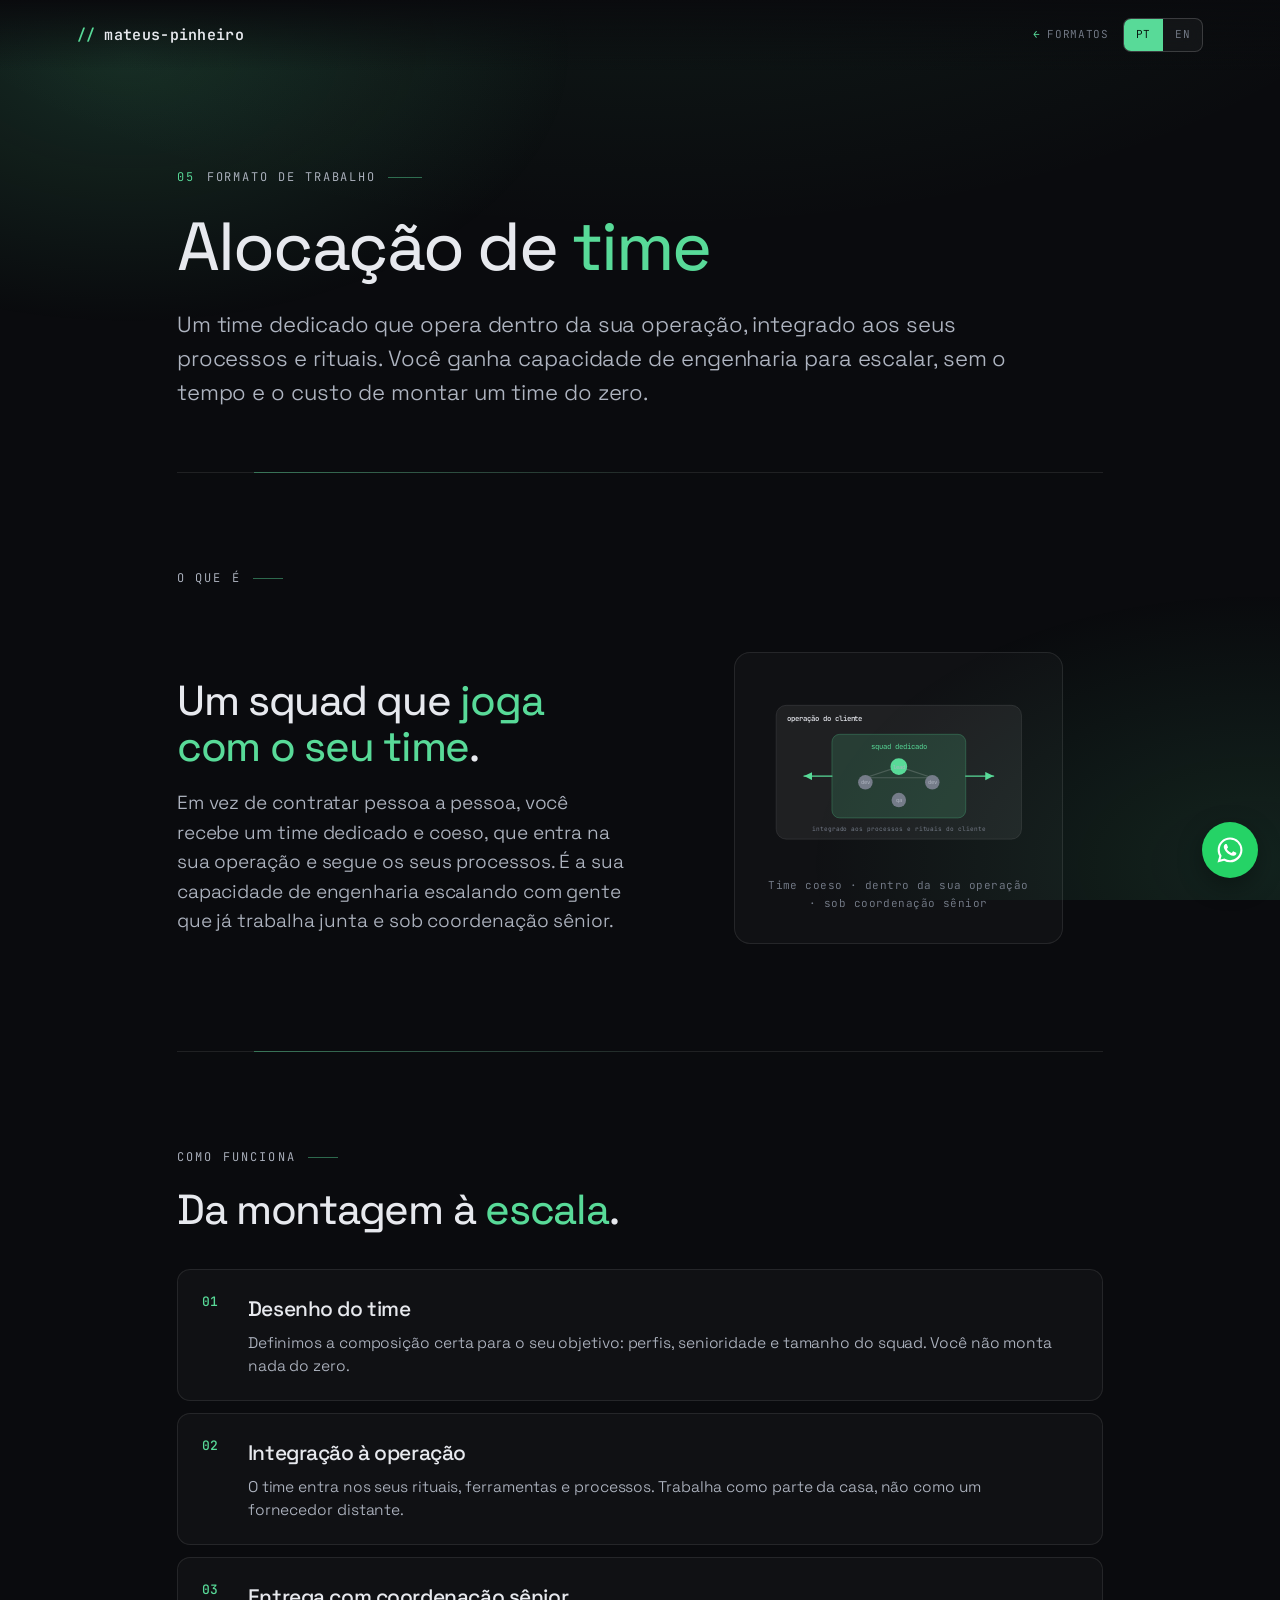
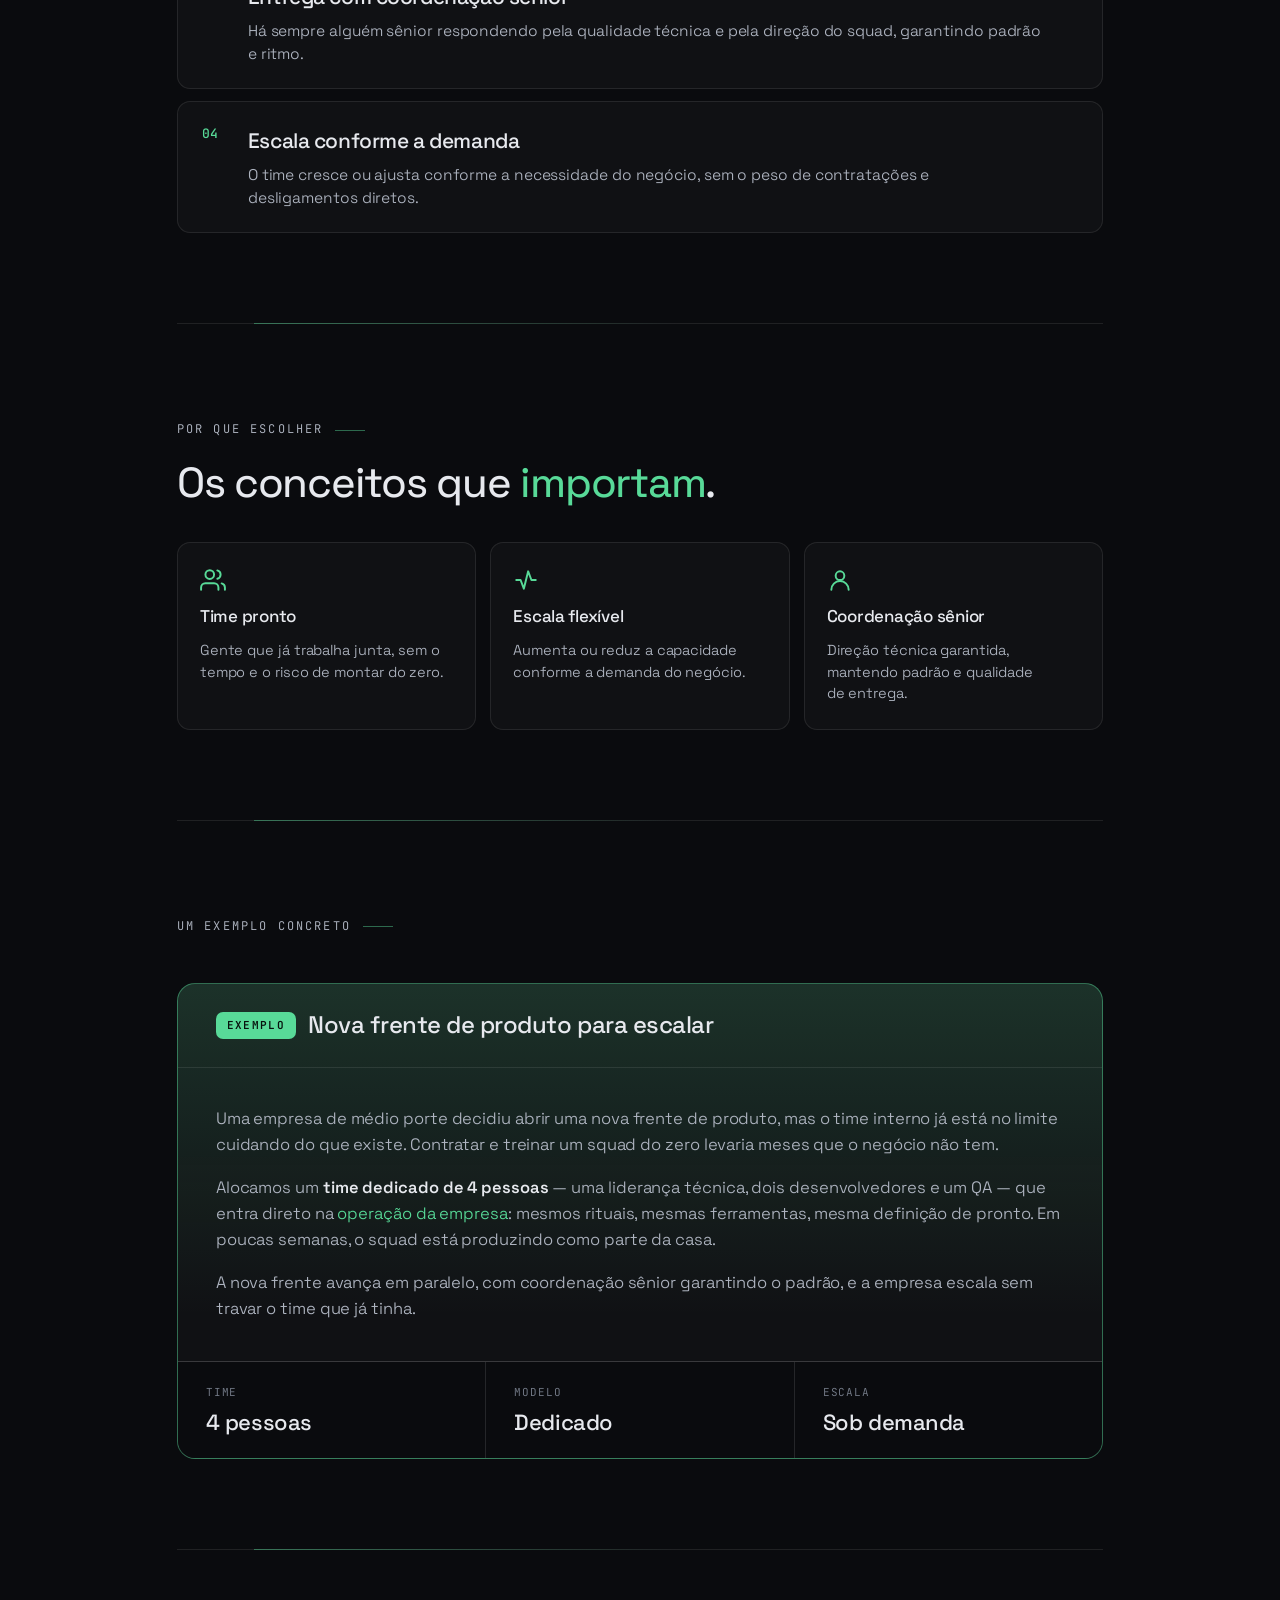
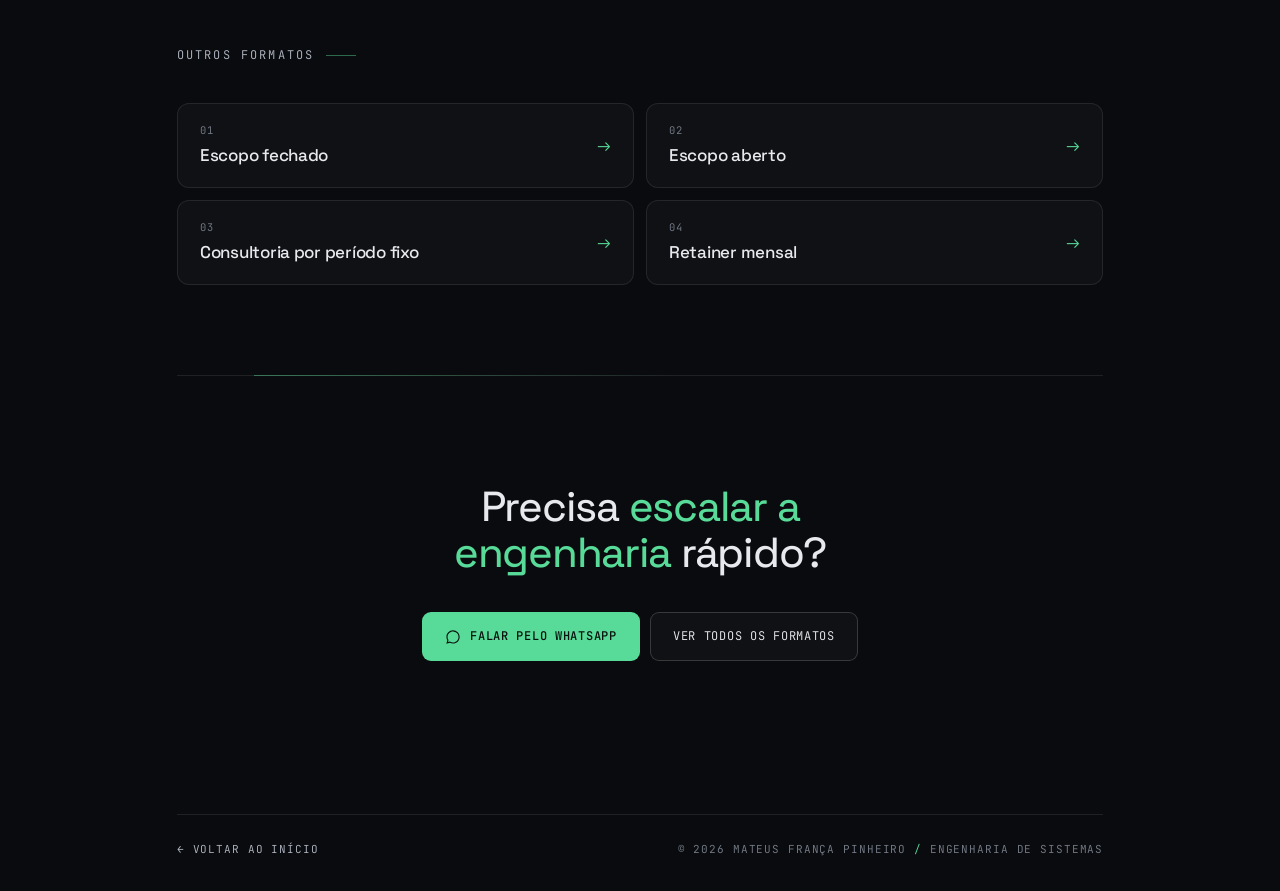
==== formatos/alocacao-de-time.html @ c531cb19 "Full-bleed contact image, tighter step cards on mobile, add per-format pages - Contact section image" ====
<!doctype html>
<html lang="pt-BR">
<head>
<meta charset="utf-8">
<meta name="viewport" content="width=device-width, initial-scale=1">
<title>Alocação de time · Formatos de trabalho — Mateus Pinheiro</title>
<link rel="icon" href="../favicon.ico" sizes="any">
<meta name="description" content="Alocação de time: um time dedicado que opera dentro da operação do cliente, integrado aos processos, escalando a capacidade de engenharia.">
<meta name="theme-color" content="#0a0b0e">
<link rel="preconnect" href="https://fonts.googleapis.com">
<link rel="preconnect" href="https://fonts.gstatic.com" crossorigin>
<link href="https://fonts.googleapis.com/css2?family=Space+Grotesk:wght@300..700&family=JetBrains+Mono:wght@400;500;600&display=swap" rel="stylesheet">
<link rel="stylesheet" href="format.css">
</head>

<body class="lang-pt" data-accent="signal">
<div class="bg"></div>
<div class="fx"></div>

<div class="topbar">
  <a class="brand" href="../index.html"><span class="mk">//</span> mateus-pinheiro</a>
  <div class="topbar-right">
    <a class="back" href="../index.html#trabalhamos"><span class="mk" style="color:var(--accent)">←</span> <span class="lbl pt">Formatos</span><span class="lbl en">Formats</span></a>
    <div class="lang-toggle" id="langToggle">
      <button data-lang="pt" class="active">PT</button>
      <button data-lang="en">EN</button>
    </div>
  </div>
</div>

<main class="wrap">

  <!-- ===== HERO ===== -->
  <header class="fmt-hero">
    <div class="fmt-eyebrow reveal"><span class="no">05</span><span class="pt">Formato de trabalho</span><span class="en">Engagement format</span></div>
    <h1 class="fmt-title reveal"><span class="pt">Alocação de <em>time</em></span><span class="en">Team <em>allocation</em></span></h1>
    <p class="fmt-lead reveal"><span class="pt">Um time dedicado que opera dentro da sua operação, integrado aos seus processos e rituais. Você ganha capacidade de engenharia para escalar, sem o tempo e o custo de montar um time do zero.</span><span class="en">A dedicated team that operates inside your operation, integrated into your processes and rituals. You gain engineering capacity to scale, without the time and cost of building a team from scratch.</span></p>
  </header>

  <!-- ===== O QUE É ===== -->
  <section class="sec">
    <div class="sec-eyebrow reveal"><span class="pt">O que é</span><span class="en">What it is</span></div>
    <div class="split">
      <div class="reveal">
        <h2 class="sec-h"><span class="pt">Um squad que <em>joga com o seu time</em>.</span><span class="en">A squad that <em>plays on your side</em>.</span></h2>
        <p class="sec-lead"><span class="pt">Em vez de contratar pessoa a pessoa, você recebe um time dedicado e coeso, que entra na sua operação e segue os seus processos. É a sua capacidade de engenharia escalando com gente que já trabalha junta e sob coordenação sênior.</span><span class="en">Instead of hiring person by person, you get a dedicated, cohesive team that joins your operation and follows your processes. It's your engineering capacity scaling with people who already work together, under senior coordination.</span></p>
      </div>
      <figure class="figure reveal">
        <svg viewBox="0 0 480 320" role="img" aria-label="Diagrama de alocação de time">
          <!-- client operation boundary -->
          <rect class="dg-box" x="20" y="40" width="440" height="240" rx="18"/>
          <text class="dg-label-strong" x="40" y="68" text-anchor="start"><tspan class="pt">operação do cliente</tspan><tspan class="en">client operation</tspan></text>

          <!-- dedicated squad cluster -->
          <rect class="dg-box-accent" x="120" y="92" width="240" height="150" rx="14"/>
          <text class="dg-label-accent" x="240" y="118" text-anchor="middle"><tspan class="pt">squad dedicado</tspan><tspan class="en">dedicated squad</tspan></text>

          <!-- role nodes connected -->
          <line class="dg-track" x1="180" y1="170" x2="240" y2="150"/>
          <line class="dg-track" x1="300" y1="170" x2="240" y2="150"/>
          <line class="dg-track" x1="180" y1="170" x2="300" y2="170"/>
          <circle class="dg-dot" cx="240" cy="150" r="15"/>
          <text class="dg-label" x="240" y="155" text-anchor="middle" style="font-size:10px">lead</text>
          <circle class="dg-dot-mute" cx="180" cy="178" r="13"/>
          <text class="dg-label" x="180" y="182" text-anchor="middle" style="font-size:10px">dev</text>
          <circle class="dg-dot-mute" cx="300" cy="178" r="13"/>
          <text class="dg-label" x="300" y="182" text-anchor="middle" style="font-size:10px">dev</text>
          <circle class="dg-dot-mute" cx="240" cy="210" r="13"/>
          <text class="dg-label" x="240" y="214" text-anchor="middle" style="font-size:10px">qa</text>

          <!-- integration arrows to operation -->
          <line class="dg-fill" x1="120" y1="167" x2="70" y2="167" marker-end="url(#ar5)"/>
          <line class="dg-fill" x1="360" y1="167" x2="410" y2="167" marker-end="url(#ar5)"/>
          <defs><marker id="ar5" markerWidth="9" markerHeight="9" refX="6" refY="3" orient="auto"><path d="M0 0 L6 3 L0 6 z" fill="var(--accent)"/></marker></defs>
          <text class="dg-axis" x="240" y="266" text-anchor="middle"><tspan class="pt">integrado aos processos e rituais do cliente</tspan><tspan class="en">integrated into the client's processes and rituals</tspan></text>
        </svg>
        <figcaption><span class="pt">Time coeso · dentro da sua operação · sob coordenação sênior</span><span class="en">A cohesive team · inside your operation · under senior coordination</span></figcaption>
      </figure>
    </div>
  </section>

  <!-- ===== COMO FUNCIONA ===== -->
  <section class="sec">
    <div class="sec-eyebrow reveal"><span class="pt">Como funciona</span><span class="en">How it works</span></div>
    <h2 class="sec-h reveal"><span class="pt">Da montagem à <em>escala</em>.</span><span class="en">From assembly to <em>scale</em>.</span></h2>
    <div class="flow">
      <div class="flow-item reveal">
        <h3><span class="pt">Desenho do time</span><span class="en">Team design</span></h3>
        <p><span class="pt">Definimos a composição certa para o seu objetivo: perfis, senioridade e tamanho do squad. Você não monta nada do zero.</span><span class="en">We define the right composition for your goal: profiles, seniority and squad size. You build nothing from scratch.</span></p>
      </div>
      <div class="flow-item reveal">
        <h3><span class="pt">Integração à operação</span><span class="en">Integration into the operation</span></h3>
        <p><span class="pt">O time entra nos seus rituais, ferramentas e processos. Trabalha como parte da casa, não como um fornecedor distante.</span><span class="en">The team joins your rituals, tools and processes. It works as part of the house, not as a distant vendor.</span></p>
      </div>
      <div class="flow-item reveal">
        <h3><span class="pt">Entrega com coordenação sênior</span><span class="en">Delivery under senior coordination</span></h3>
        <p><span class="pt">Há sempre alguém sênior respondendo pela qualidade técnica e pela direção do squad, garantindo padrão e ritmo.</span><span class="en">There is always a senior accountable for technical quality and the squad's direction, ensuring standard and pace.</span></p>
      </div>
      <div class="flow-item reveal">
        <h3><span class="pt">Escala conforme a demanda</span><span class="en">Scaling with demand</span></h3>
        <p><span class="pt">O time cresce ou ajusta conforme a necessidade do negócio, sem o peso de contratações e desligamentos diretos.</span><span class="en">The team grows or adjusts with the business need, without the burden of direct hires and layoffs.</span></p>
      </div>
    </div>
  </section>

  <!-- ===== CONCEITOS ===== -->
  <section class="sec">
    <div class="sec-eyebrow reveal"><span class="pt">Por que escolher</span><span class="en">Why choose it</span></div>
    <h2 class="sec-h reveal"><span class="pt">Os conceitos que <em>importam</em>.</span><span class="en">The concepts that <em>matter</em>.</span></h2>
    <div class="cards">
      <div class="card reveal">
        <svg class="ico" viewBox="0 0 24 24" fill="none" stroke="currentColor" stroke-width="1.8" stroke-linecap="round" stroke-linejoin="round"><path d="M17 21v-2a4 4 0 0 0-4-4H5a4 4 0 0 0-4 4v2"/><circle cx="9" cy="7" r="4"/><path d="M23 21v-2a4 4 0 0 0-3-3.87"/><path d="M16 3.13a4 4 0 0 1 0 7.75"/></svg>
        <h3><span class="pt">Time pronto</span><span class="en">A ready team</span></h3>
        <p><span class="pt">Gente que já trabalha junta, sem o tempo e o risco de montar do zero.</span><span class="en">People who already work together, without the time and risk of starting from scratch.</span></p>
      </div>
      <div class="card reveal">
        <svg class="ico" viewBox="0 0 24 24" fill="none" stroke="currentColor" stroke-width="1.8" stroke-linecap="round" stroke-linejoin="round"><path d="M3 12h4l3 8 4-16 3 8h4"/></svg>
        <h3><span class="pt">Escala flexível</span><span class="en">Flexible scale</span></h3>
        <p><span class="pt">Aumenta ou reduz a capacidade conforme a demanda do negócio.</span><span class="en">Increase or reduce capacity according to business demand.</span></p>
      </div>
      <div class="card reveal">
        <svg class="ico" viewBox="0 0 24 24" fill="none" stroke="currentColor" stroke-width="1.8" stroke-linecap="round" stroke-linejoin="round"><circle cx="12" cy="8" r="4"/><path d="M4 21a8 8 0 0 1 16 0"/></svg>
        <h3><span class="pt">Coordenação sênior</span><span class="en">Senior coordination</span></h3>
        <p><span class="pt">Direção técnica garantida, mantendo padrão e qualidade de entrega.</span><span class="en">Guaranteed technical direction, keeping delivery standard and quality.</span></p>
      </div>
    </div>
  </section>

  <!-- ===== EXEMPLO ===== -->
  <section class="sec">
    <div class="sec-eyebrow reveal"><span class="pt">Um exemplo concreto</span><span class="en">A concrete example</span></div>
    <div class="example reveal">
      <div class="example-head">
        <span class="example-tag"><span class="pt">Exemplo</span><span class="en">Example</span></span>
        <span class="example-title"><span class="pt">Nova frente de produto para escalar</span><span class="en">A new product front to scale</span></span>
      </div>
      <div class="example-body">
        <p><span class="pt">Uma empresa de médio porte decidiu abrir uma nova frente de produto, mas o time interno já está no limite cuidando do que existe. Contratar e treinar um squad do zero levaria meses que o negócio não tem.</span><span class="en">A mid-sized company decided to open a new product front, but the internal team is already at its limit handling what exists. Hiring and training a squad from scratch would take months the business doesn't have.</span></p>
        <p><span class="pt">Alocamos um <strong>time dedicado de 4 pessoas</strong> — uma liderança técnica, dois desenvolvedores e um QA — que entra direto na <span class="accent">operação da empresa</span>: mesmos rituais, mesmas ferramentas, mesma definição de pronto. Em poucas semanas, o squad está produzindo como parte da casa.</span><span class="en">We allocate a <strong>dedicated team of 4 people</strong> — a tech lead, two developers and a QA — that plugs straight into the <span class="accent">company's operation</span>: same rituals, same tools, same definition of done. Within a few weeks, the squad is producing as part of the house.</span></p>
        <p><span class="pt">A nova frente avança em paralelo, com coordenação sênior garantindo o padrão, e a empresa escala sem travar o time que já tinha.</span><span class="en">The new front advances in parallel, with senior coordination ensuring the standard, and the company scales without stalling the team it already had.</span></p>
      </div>
      <div class="example-grid">
        <div class="cell"><div class="k"><span class="pt">Time</span><span class="en">Team</span></div><div class="v"><span class="pt">4 pessoas</span><span class="en">4 people</span></div></div>
        <div class="cell"><div class="k"><span class="pt">Modelo</span><span class="en">Model</span></div><div class="v"><span class="pt">Dedicado</span><span class="en">Dedicated</span></div></div>
        <div class="cell"><div class="k"><span class="pt">Escala</span><span class="en">Scale</span></div><div class="v"><span class="pt">Sob demanda</span><span class="en">On demand</span></div></div>
      </div>
    </div>
  </section>

  <!-- ===== OUTROS FORMATOS ===== -->
  <section class="sec">
    <div class="sec-eyebrow reveal"><span class="pt">Outros formatos</span><span class="en">Other formats</span></div>
    <div class="others">
      <a class="other reveal" href="escopo-fechado.html"><span class="ol"><span class="ok">01</span><span class="ov"><span class="pt">Escopo fechado</span><span class="en">Fixed scope</span></span></span><span class="arr">→</span></a>
      <a class="other reveal" href="escopo-aberto.html"><span class="ol"><span class="ok">02</span><span class="ov"><span class="pt">Escopo aberto</span><span class="en">Open scope</span></span></span><span class="arr">→</span></a>
      <a class="other reveal" href="consultoria.html"><span class="ol"><span class="ok">03</span><span class="ov"><span class="pt">Consultoria por período fixo</span><span class="en">Fixed-term consulting</span></span></span><span class="arr">→</span></a>
      <a class="other reveal" href="retainer-mensal.html"><span class="ol"><span class="ok">04</span><span class="ov"><span class="pt">Retainer mensal</span><span class="en">Monthly retainer</span></span></span><span class="arr">→</span></a>
    </div>
  </section>

  <!-- ===== CTA ===== -->
  <section class="sec cta">
    <h2 class="sec-h reveal" style="margin-left:auto;margin-right:auto;max-width:24ch;"><span class="pt">Precisa <em>escalar a engenharia</em> rápido?</span><span class="en">Need to <em>scale engineering</em> fast?</span></h2>
    <nav class="links reveal">
      <a class="btn primary" href="https://wa.me/5511999498491?text=Ol%C3%A1%20Mateus%2C%20tenho%20interesse%20no%20formato%20de%20aloca%C3%A7%C3%A3o%20de%20time." target="_blank" rel="noopener">
        <svg class="ic" viewBox="0 0 24 24" fill="currentColor"><path d="M19.05 4.91A9.82 9.82 0 0 0 12.04 2C6.58 2 2.13 6.45 2.13 11.91c0 1.75.46 3.45 1.32 4.95L2 22l5.25-1.38a9.9 9.9 0 0 0 4.79 1.22h.01c5.46 0 9.91-4.45 9.91-9.91 0-2.65-1.03-5.14-2.91-7.02zM12.05 20.1h-.01a8.2 8.2 0 0 1-4.18-1.15l-.3-.18-3.12.82.83-3.04-.2-.31a8.2 8.2 0 0 1-1.26-4.36c0-4.54 3.7-8.24 8.25-8.24a8.2 8.2 0 0 1 5.83 2.42 8.2 8.2 0 0 1 2.41 5.83c0 4.54-3.7 8.24-8.25 8.24z"/></svg>
        <span class="pt">Falar pelo WhatsApp</span><span class="en">Talk on WhatsApp</span>
      </a>
      <a class="btn" href="../index.html#trabalhamos"><span class="pt">Ver todos os formatos</span><span class="en">See all formats</span></a>
    </nav>
  </section>

  <footer class="foot">
    <div><a href="../index.html"><span class="pt">← Voltar ao início</span><span class="en">← Back to home</span></a></div>
    <div>© 2026 Mateus&nbsp;França&nbsp;Pinheiro <span class="dot">/</span> <span class="pt">engenharia de sistemas</span><span class="en">systems engineering</span></div>
  </footer>
</main>

<a class="wa-fab" id="waFab" href="https://wa.me/5511999498491?text=Ol%C3%A1%20Mateus%2C%20vi%20seu%20site%20e%20gostaria%20de%20conversar." data-phone="5511999498491" data-pt="Olá Mateus, tenho interesse no formato de alocação de time." data-en="Hi Mateus, I'm interested in the team allocation format." target="_blank" rel="noopener" aria-label="WhatsApp">
  <svg viewBox="0 0 24 24" fill="currentColor" aria-hidden="true"><path d="M19.05 4.91A9.82 9.82 0 0 0 12.04 2C6.58 2 2.13 6.45 2.13 11.91c0 1.75.46 3.45 1.32 4.95L2 22l5.25-1.38a9.9 9.9 0 0 0 4.79 1.22h.01c5.46 0 9.91-4.45 9.91-9.91 0-2.65-1.03-5.14-2.91-7.02zM12.05 20.1h-.01a8.2 8.2 0 0 1-4.18-1.15l-.3-.18-3.12.82.83-3.04-.2-.31a8.2 8.2 0 0 1-1.26-4.36c0-4.54 3.7-8.24 8.25-8.24a8.2 8.2 0 0 1 5.83 2.42 8.2 8.2 0 0 1 2.41 5.83c0 4.54-3.7 8.24-8.25 8.24zm4.52-6.16c-.25-.12-1.47-.72-1.69-.81-.23-.08-.39-.12-.56.12-.16.25-.64.81-.78.97-.14.17-.29.19-.54.06-.25-.12-1.05-.39-1.99-1.23-.74-.66-1.23-1.47-1.38-1.72-.14-.25-.02-.38.11-.51.11-.11.25-.29.37-.43.12-.14.16-.25.25-.41.08-.17.04-.31-.02-.43-.06-.12-.56-1.34-.76-1.84-.2-.48-.41-.42-.56-.43-.14-.01-.31-.01-.48-.01-.17 0-.43.06-.66.31-.23.25-.86.85-.86 2.07 0 1.22.89 2.4 1.01 2.56.12.17 1.75 2.67 4.23 3.74.59.26 1.05.41 1.41.52.59.19 1.13.16 1.56.1.48-.07 1.47-.6 1.68-1.18.21-.58.21-1.07.14-1.18-.06-.11-.22-.17-.47-.29z"/></svg>
</a>

<script src="format.js"></script>
</body>
</html>
---- formatos/format.css ----
/* =========================================================
   Formatos de trabalho — estilo compartilhado
   herda os tokens visuais do index.html
   ========================================================= */
:root{
  --ink:    #0a0b0e;
  --on:      #e7e9ee;
  --on-soft: #aeb4c0;
  --on-mute: #757c89;

  --signal:   oklch(0.80 0.15 158);
  --cyan:     oklch(0.80 0.13 210);
  --iris:     oklch(0.78 0.14 270);
  --amber:    oklch(0.82 0.14 78);

  --accent: var(--signal);
  --accent-soft: color-mix(in srgb, var(--accent) 16%, transparent);
  --accent-line: color-mix(in srgb, var(--accent) 46%, transparent);
  --ink-on-accent:#07120d;

  --line: rgba(255,255,255,0.09);
  --line-strong: rgba(255,255,255,0.17);

  --panel:   rgba(255,255,255,0.028);
  --panel-2: rgba(255,255,255,0.06);

  --display:'Space Grotesk', system-ui, sans-serif;
  --body:'Space Grotesk', system-ui, sans-serif;
  --mono:'JetBrains Mono', ui-monospace, monospace;

  --gutter: clamp(24px, 6vw, 92px);
  --maxw: 1080px;
}
body[data-accent="signal"] { --accent: var(--signal); --ink-on-accent:#07120d; }
body[data-accent="cyan"]   { --accent: var(--cyan);   --ink-on-accent:#04141a; }
body[data-accent="iris"]   { --accent: var(--iris);   --ink-on-accent:#0c0a1a; }
body[data-accent="amber"]  { --accent: var(--amber);  --ink-on-accent:#1a1304; }

*,*::before,*::after{ box-sizing:border-box; }
html{ scroll-behavior:smooth; }
@media (prefers-reduced-motion: reduce){ html{ scroll-behavior:auto; } }
html,body{ min-height:100%; }
body{
  margin:0; color:var(--on);
  font-family:var(--body); font-weight:350; font-size:17px; line-height:1.6;
  -webkit-font-smoothing:antialiased; letter-spacing:-.005em;
  background:var(--ink);
}
body.lang-pt .en{ display:none !important; }
body.lang-en .pt{ display:none !important; }

.bg{ position:fixed; inset:0; z-index:-3;
  background:
    radial-gradient(110% 70% at 50% -15%, color-mix(in srgb, var(--accent) 9%, transparent), transparent 58%),
    var(--ink);
}
.fx{ position:fixed; inset:0; z-index:-1; pointer-events:none;
  background:
    radial-gradient(58% 50% at 10% 6%, color-mix(in srgb, var(--accent) 16%, transparent), transparent 60%),
    radial-gradient(60% 52% at 98% 96%, color-mix(in srgb, var(--accent) 12%, transparent), transparent 58%);
}

.wrap{ max-width:var(--maxw); margin:0 auto; padding:0 var(--gutter); }

/* ---------- top bar ---------- */
.topbar{ position:fixed; top:0; left:0; right:0; z-index:50;
  display:flex; align-items:center; justify-content:space-between; gap:18px;
  padding:18px var(--gutter); background:linear-gradient(var(--ink), transparent); }
.brand{ font-family:var(--mono); font-weight:600; font-size:15px; letter-spacing:.02em; color:var(--on);
  text-decoration:none; display:inline-flex; align-items:center; gap:9px; }
.brand .mk{ color:var(--accent); }
.topbar-right{ display:inline-flex; align-items:center; gap:14px; }
.back{ font-family:var(--mono); font-size:11px; letter-spacing:.06em; text-transform:uppercase; color:var(--on-mute);
  text-decoration:none; display:inline-flex; align-items:center; gap:7px; transition:color .2s; }
.back:hover{ color:var(--on); }
.lang-toggle{ display:inline-flex; border:1px solid var(--line-strong); border-radius:8px; overflow:hidden;
  font-family:var(--mono); font-size:11px; letter-spacing:.06em; background:rgba(255,255,255,.04); backdrop-filter:blur(8px); }
.lang-toggle button{ background:transparent; border:0; color:var(--on-mute); padding:7px 12px; cursor:pointer;
  font:inherit; letter-spacing:inherit; transition:color .2s, background .2s; }
.lang-toggle button.active{ color:var(--ink-on-accent); background:var(--accent); }

/* ---------- hero ---------- */
.fmt-hero{ padding:clamp(120px,18vh,180px) 0 clamp(40px,7vh,72px); }
.fmt-eyebrow{ font-family:var(--mono); font-size:12px; letter-spacing:.16em; text-transform:uppercase; color:var(--on-soft);
  display:inline-flex; align-items:center; gap:12px; }
.fmt-eyebrow .no{ color:var(--accent); }
.fmt-eyebrow::after{ content:""; width:34px; height:1px; background:var(--accent-line); }
.fmt-title{ font-family:var(--display); font-weight:440; font-size:clamp(34px,5.4vw,68px); line-height:1.05;
  letter-spacing:-.03em; color:var(--on); margin:22px 0 0; max-width:16ch; text-wrap:balance; }
.fmt-title em{ font-style:normal; color:var(--accent); }
.fmt-lead{ color:var(--on-soft); font-size:clamp(17px,2vw,22px); line-height:1.55; margin:24px 0 0; max-width:60ch; text-wrap:pretty; }

/* ---------- section scaffold ---------- */
.sec{ position:relative; padding:clamp(56px,10vh,104px) 0; border-top:1px solid var(--line); }
.sec::before{ content:""; position:absolute; left:var(--gutter); right:var(--gutter); top:-1px; height:1px;
  background:linear-gradient(90deg, var(--accent-line), transparent 55%); }
.sec-eyebrow{ font-family:var(--mono); font-size:12px; letter-spacing:.18em; text-transform:uppercase; color:var(--on-soft);
  display:inline-flex; align-items:center; gap:12px; }
.sec-eyebrow::after{ content:""; width:30px; height:1px; background:var(--accent-line); }
.sec-h{ font-family:var(--display); font-weight:450; font-size:clamp(27px,3.6vw,42px); line-height:1.1;
  letter-spacing:-.03em; margin:18px 0 0; color:var(--on); text-wrap:balance; }
.sec-h em{ font-style:normal; color:var(--accent); }
.sec-lead{ color:var(--on-soft); font-size:clamp(16px,1.8vw,19px); line-height:1.55; margin:18px 0 0; max-width:62ch; text-wrap:pretty; }

/* two-column: copy + illustration */
.split{ display:grid; grid-template-columns:1.05fr .95fr; gap:clamp(32px,5vw,64px); align-items:center; margin-top:clamp(34px,5vh,52px); }
.figure{ border:1px solid var(--line); border-radius:16px; background:var(--panel); padding:clamp(20px,3vw,30px); }
.figure svg{ display:block; width:100%; height:auto; }
.figure figcaption{ font-family:var(--mono); font-size:11px; letter-spacing:.04em; color:var(--on-mute); margin-top:16px; text-align:center; }

/* ---------- "como funciona" steps ---------- */
.flow{ display:flex; flex-direction:column; gap:12px; margin-top:clamp(30px,4vh,44px); counter-reset:flow; }
.flow-item{ position:relative; border:1px solid var(--line); border-radius:13px; background:var(--panel);
  padding:22px 24px 22px 70px; transition:border-color .25s, background .25s; }
.flow-item:hover{ border-color:var(--accent-line); background:var(--panel-2); }
.flow-item::before{ counter-increment:flow; content:counter(flow,decimal-leading-zero);
  position:absolute; left:24px; top:22px; font-family:var(--mono); font-size:13px; font-weight:500; color:var(--accent); }
.flow-item h3{ font-family:var(--display); font-weight:500; font-size:clamp(17px,1.9vw,21px); letter-spacing:-.02em;
  color:var(--on); margin:0 0 6px; }
.flow-item p{ margin:0; color:var(--on-soft); font-size:15.5px; line-height:1.5; text-wrap:pretty; }

/* ---------- highlight cards (conceitos / quando usar) ---------- */
.cards{ display:grid; grid-template-columns:repeat(3,1fr); gap:14px; margin-top:clamp(30px,4vh,44px); }
.card{ border:1px solid var(--line); border-radius:13px; background:var(--panel); padding:24px 22px;
  display:flex; flex-direction:column; gap:10px; transition:border-color .25s, background .25s, transform .25s; }
.card:hover{ border-color:var(--accent); background:var(--panel-2); transform:translateY(-3px); }
.card .ico{ width:26px; height:26px; color:var(--accent); }
.card h3{ font-family:var(--display); font-weight:500; font-size:17px; letter-spacing:-.015em; color:var(--on); margin:0; }
.card p{ margin:0; color:var(--on-soft); font-size:14.5px; line-height:1.5; text-wrap:pretty; }

/* ---------- exemplo ---------- */
.example{ border:1px solid var(--accent-line); border-radius:18px; overflow:hidden;
  background:linear-gradient(180deg, var(--accent-soft), transparent 70%), var(--panel); margin-top:clamp(34px,5vh,52px); }
.example-head{ display:flex; align-items:center; gap:12px; padding:22px clamp(24px,4vw,38px); border-bottom:1px solid var(--line); }
.example-tag{ font-family:var(--mono); font-size:11px; letter-spacing:.12em; text-transform:uppercase; color:var(--ink-on-accent);
  background:var(--accent); padding:5px 11px; border-radius:7px; font-weight:600; }
.example-title{ font-family:var(--display); font-weight:500; font-size:clamp(18px,2.1vw,24px); letter-spacing:-.02em; color:var(--on); }
.example-body{ padding:clamp(24px,4vw,38px); }
.example-body p{ margin:0 0 16px; color:var(--on-soft); font-size:16.5px; line-height:1.6; text-wrap:pretty; }
.example-body p:last-child{ margin-bottom:0; }
.example-body strong{ color:var(--on); font-weight:600; }
.example-body .accent{ color:var(--accent); }
.example-grid{ display:grid; grid-template-columns:repeat(3,1fr); gap:1px; background:var(--line); border-top:1px solid var(--line); }
.example-grid .cell{ background:var(--ink); padding:22px clamp(20px,3vw,28px); }
.example-grid .k{ font-family:var(--mono); font-size:11px; letter-spacing:.08em; text-transform:uppercase; color:var(--on-mute); }
.example-grid .v{ font-family:var(--display); font-weight:500; font-size:clamp(18px,2vw,22px); letter-spacing:-.02em; color:var(--on); margin-top:8px; line-height:1.2; }

/* ---------- cross-links ---------- */
.others{ display:grid; grid-template-columns:repeat(2,1fr); gap:12px; margin-top:clamp(30px,4vh,44px); }
.other{ display:flex; align-items:center; justify-content:space-between; gap:14px;
  border:1px solid var(--line); border-radius:12px; background:var(--panel); padding:18px 22px;
  text-decoration:none; color:var(--on); transition:border-color .25s, background .25s, transform .25s; }
.other:hover{ border-color:var(--accent); background:var(--panel-2); transform:translateY(-2px); }
.other .ol{ display:flex; flex-direction:column; gap:3px; }
.other .ok{ font-family:var(--mono); font-size:10.5px; letter-spacing:.08em; text-transform:uppercase; color:var(--on-mute); }
.other .ov{ font-family:var(--display); font-weight:500; font-size:17px; letter-spacing:-.015em; }
.other .arr{ color:var(--accent); transition:transform .2s; }
.other:hover .arr{ transform:translateX(4px); }

/* ---------- CTA ---------- */
.cta{ text-align:center; }
.cta .links{ display:flex; flex-wrap:wrap; justify-content:center; gap:10px; margin-top:clamp(28px,4vh,40px); }
.btn{ font-family:var(--mono); font-size:12px; letter-spacing:.06em; text-transform:uppercase;
  color:var(--on); text-decoration:none; padding:14px 22px; border-radius:9px;
  border:1px solid var(--line-strong); background:var(--panel);
  display:inline-flex; align-items:center; gap:9px; cursor:pointer;
  transition:border-color .2s, background .2s, transform .2s, color .2s; }
.btn:hover{ border-color:var(--accent); color:#fff; background:var(--panel-2); transform:translateY(-2px); }
.btn.primary{ background:var(--accent); color:var(--ink-on-accent); border-color:transparent; font-weight:500; }
.btn.primary:hover{ transform:translateY(-2px); background:var(--accent); color:var(--ink-on-accent); }
.btn .ic{ width:16px; height:16px; }

/* ---------- footer ---------- */
.foot{ display:flex; justify-content:space-between; align-items:center; flex-wrap:wrap; gap:10px;
  padding:26px 0 32px; margin-top:clamp(44px,7vh,80px); border-top:1px solid var(--line);
  font-family:var(--mono); font-size:11px; letter-spacing:.08em; text-transform:uppercase; color:var(--on-mute); }
.foot a{ color:var(--on-soft); text-decoration:none; }
.foot a:hover{ color:var(--on); }
.foot .dot{ color:var(--accent); }

/* ---------- floating WhatsApp ---------- */
.wa-fab{ position:fixed; right:22px; bottom:22px; z-index:60;
  width:56px; height:56px; border-radius:50%;
  display:inline-flex; align-items:center; justify-content:center;
  background:#25D366; color:#fff; text-decoration:none;
  box-shadow:0 8px 24px rgba(0,0,0,.35);
  transition:transform .2s, box-shadow .2s; animation:waPulse 2.8s ease-out infinite; }
.wa-fab:hover{ transform:translateY(-3px) scale(1.06); }
.wa-fab svg{ width:30px; height:30px; }
@keyframes waPulse{
  0%{ box-shadow:0 8px 24px rgba(0,0,0,.35), 0 0 0 0 rgba(37,211,102,.45); }
  70%{ box-shadow:0 8px 24px rgba(0,0,0,.35), 0 0 0 16px rgba(37,211,102,0); }
  100%{ box-shadow:0 8px 24px rgba(0,0,0,.35), 0 0 0 0 rgba(37,211,102,0); } }
@media (prefers-reduced-motion: reduce){ .wa-fab{ animation:none; } }

/* ---------- scroll reveal ---------- */
html.js .reveal{ opacity:0; transform:translateY(20px); transition:opacity .7s cubic-bezier(.2,.7,.2,1), transform .7s cubic-bezier(.2,.7,.2,1); }
html.js .reveal.in{ opacity:1; transform:none; }
@media (prefers-reduced-motion: reduce){ html.js .reveal{ opacity:1; transform:none; transition:none; } }

/* ---------- diagram primitives (shared by inline SVGs) ---------- */
.dg-track{ fill:none; stroke:var(--line-strong); stroke-width:2; }
.dg-fill{ fill:none; stroke:var(--accent); stroke-width:2.5; stroke-linecap:round; }
.dg-box{ fill:var(--panel-2); stroke:var(--line-strong); }
.dg-box-accent{ fill:var(--accent-soft); stroke:var(--accent-line); }
.dg-dot{ fill:var(--accent); }
.dg-dot-mute{ fill:var(--on-mute); }
.dg-label{ font-family:var(--mono); font-size:13px; fill:var(--on-soft); }
.dg-label-strong{ font-family:var(--mono); font-size:13px; fill:var(--on); font-weight:500; }
.dg-label-accent{ font-family:var(--mono); font-size:13px; fill:var(--accent); }
.dg-axis{ font-family:var(--mono); font-size:11px; fill:var(--on-mute); }

/* ---------- responsive ---------- */
@media (max-width:900px){
  .split{ grid-template-columns:1fr; gap:30px; }
  .cards{ grid-template-columns:repeat(3,1fr); }
  .example-grid{ grid-template-columns:repeat(3,1fr); }
}
@media (max-width:640px){
  .topbar{ padding:14px var(--gutter); }
  .cards{ grid-template-columns:1fr; }
  .example-grid{ grid-template-columns:1fr; }
  .others{ grid-template-columns:1fr; }
  .flow-item{ padding:20px 20px 20px 58px; }
  .flow-item::before{ left:20px; }
  .foot{ flex-direction:column; align-items:flex-start; gap:6px; }
  .wa-fab{ right:16px; bottom:16px; width:52px; height:52px; }
  .back .lbl{ display:none; }
}
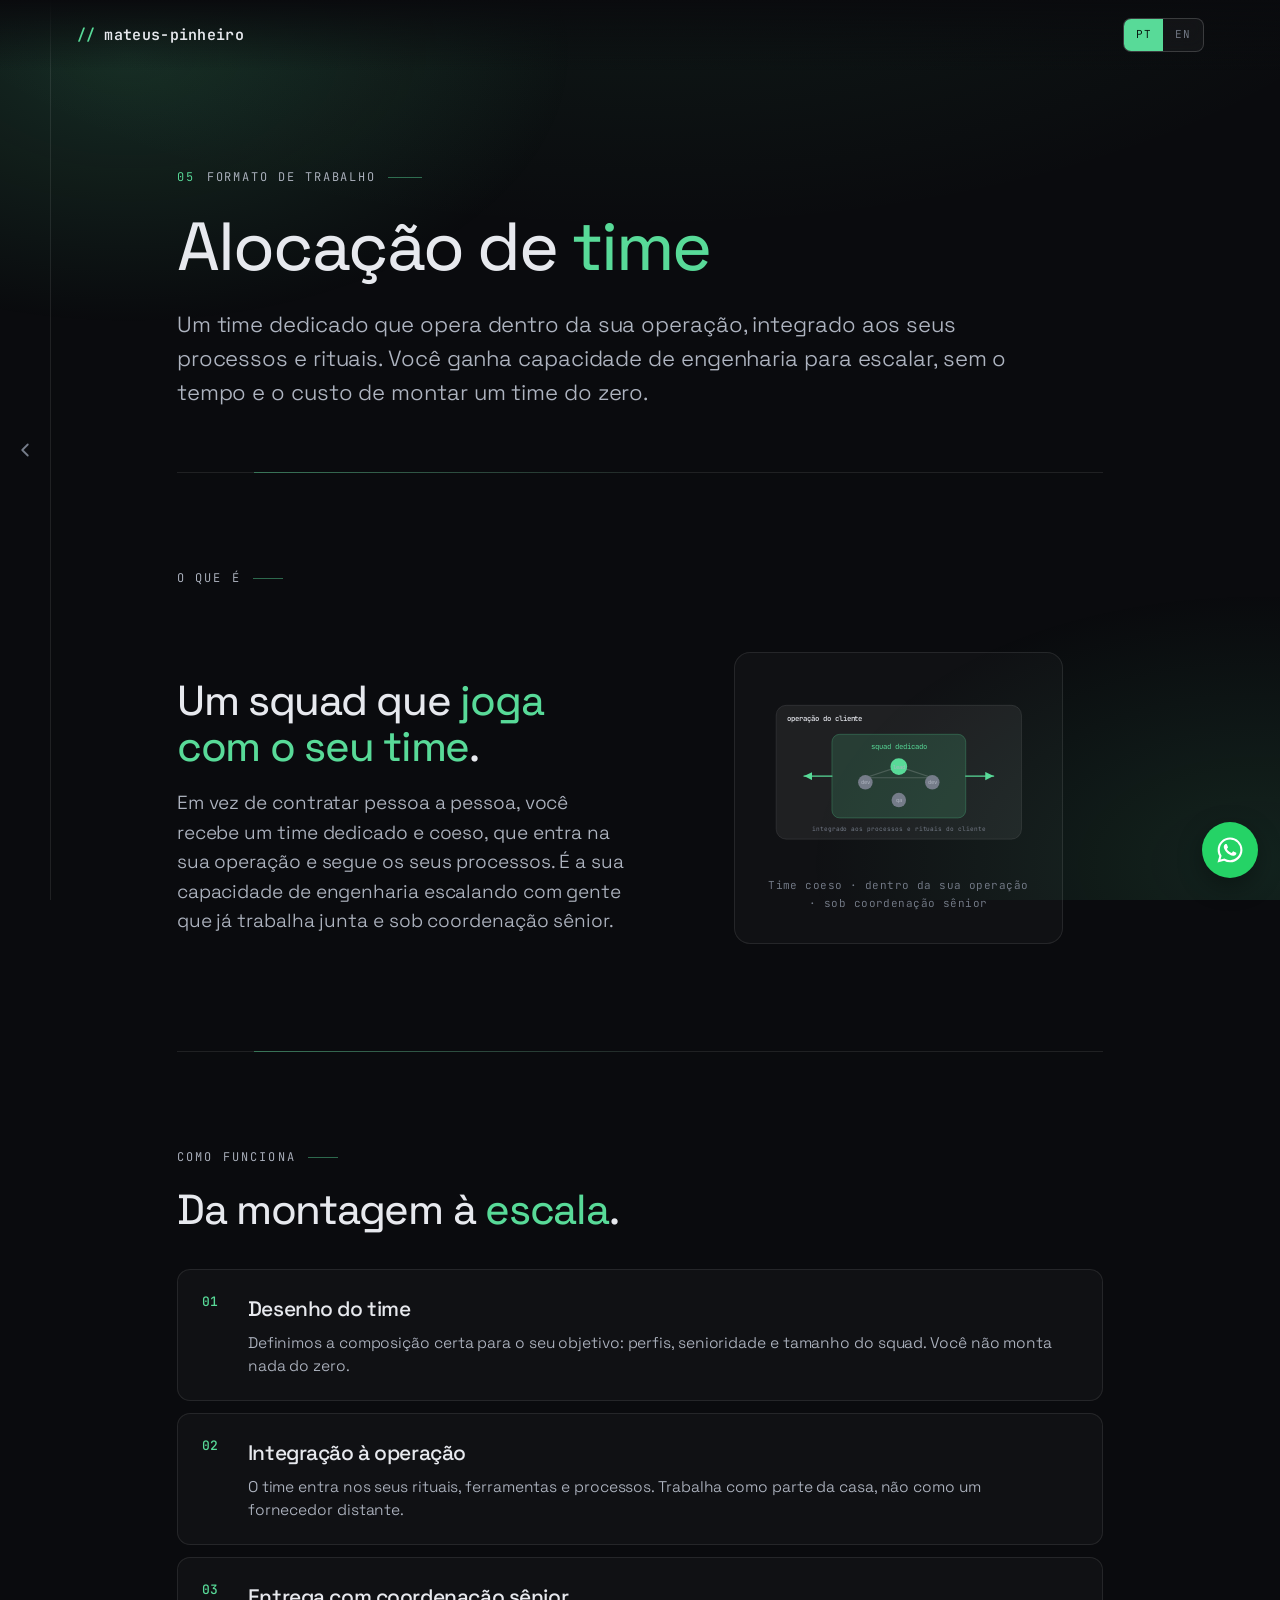
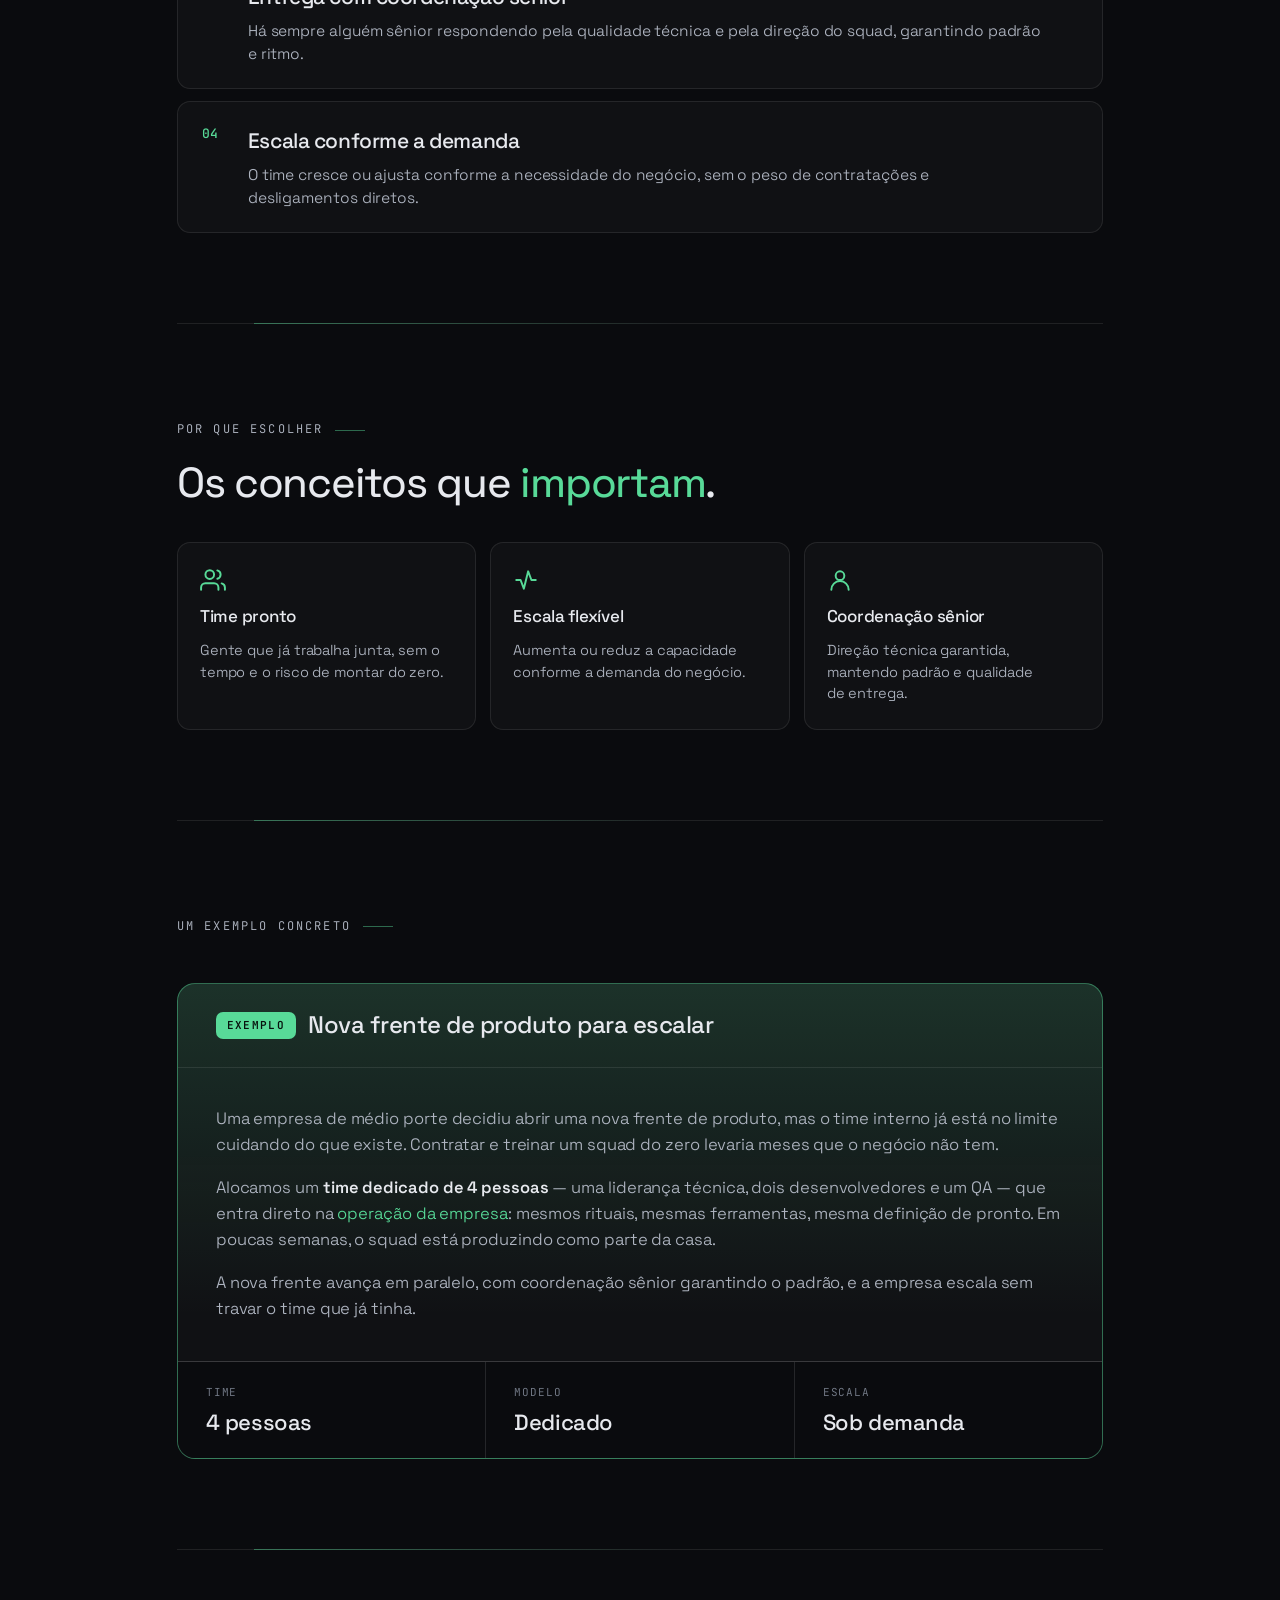
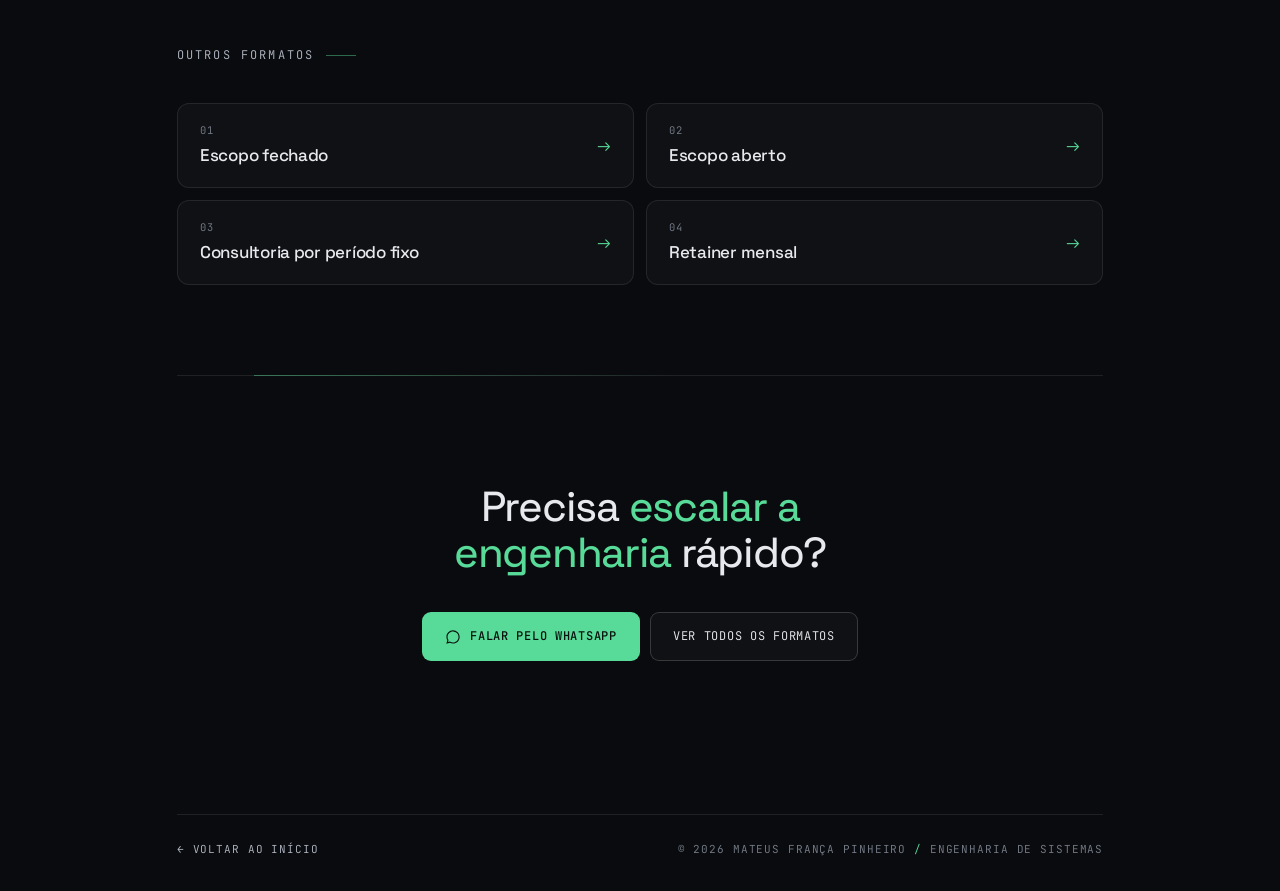
==== commit b219a2c7: "Add slide page transitions and a vertical back rail on format pages - Cross-document View Transition" ====
--- a/formatos/alocacao-de-time.html
+++ b/formatos/alocacao-de-time.html
@@ -17,10 +17,13 @@
 <div class="bg"></div>
 <div class="fx"></div>
 
+<a class="back-rail" href="../index.html" aria-label="Voltar ao início" title="Voltar">
+  <svg viewBox="0 0 24 24" fill="none" stroke="currentColor" stroke-width="2" stroke-linecap="round" stroke-linejoin="round" aria-hidden="true"><polyline points="15 18 9 12 15 6"></polyline></svg>
+</a>
+
 <div class="topbar">
   <a class="brand" href="../index.html"><span class="mk">//</span> mateus-pinheiro</a>
   <div class="topbar-right">
-    <a class="back" href="../index.html#trabalhamos"><span class="mk" style="color:var(--accent)">←</span> <span class="lbl pt">Formatos</span><span class="lbl en">Formats</span></a>
     <div class="lang-toggle" id="langToggle">
       <button data-lang="pt" class="active">PT</button>
       <button data-lang="en">EN</button>
--- a/formatos/format.css
+++ b/formatos/format.css
@@ -30,6 +30,7 @@
 
   --gutter: clamp(24px, 6vw, 92px);
   --maxw: 1080px;
+  --rail-w: clamp(40px, 4vw, 54px);
 }
 body[data-accent="signal"] { --accent: var(--signal); --ink-on-accent:#07120d; }
 body[data-accent="cyan"]   { --accent: var(--cyan);   --ink-on-accent:#04141a; }
@@ -60,12 +61,28 @@
     radial-gradient(60% 52% at 98% 96%, color-mix(in srgb, var(--accent) 12%, transparent), transparent 58%);
 }
 
-.wrap{ max-width:var(--maxw); margin:0 auto; padding:0 var(--gutter); }
+/* extra left clearance so content never sits under the fixed back rail */
+.wrap{ max-width:var(--maxw); margin:0 auto;
+  padding:0 var(--gutter) 0 max(var(--gutter), calc(var(--rail-w) + 16px)); }
+
+/* ---------- back rail · botão vertical fino, transparente, altura total ---------- */
+.back-rail{ position:fixed; left:0; top:0; bottom:0; z-index:45;
+  width:var(--rail-w);
+  display:flex; align-items:center; justify-content:center;
+  color:var(--on-mute); text-decoration:none; background:transparent;
+  border-right:1px solid var(--line);
+  transition:background .25s, color .25s, border-color .25s; }
+.back-rail:hover{ background:color-mix(in srgb, var(--accent) 7%, transparent);
+  border-color:var(--accent-line); color:var(--on); }
+.back-rail svg{ width:22px; height:22px; transition:transform .2s; }
+.back-rail:hover svg{ transform:translateX(-3px); }
+.back-rail:focus-visible{ outline:2px solid var(--accent); outline-offset:-4px; }
 
 /* ---------- top bar ---------- */
 .topbar{ position:fixed; top:0; left:0; right:0; z-index:50;
   display:flex; align-items:center; justify-content:space-between; gap:18px;
-  padding:18px var(--gutter); background:linear-gradient(var(--ink), transparent); }
+  padding:18px var(--gutter) 18px max(var(--gutter), calc(var(--rail-w) + 16px));
+  background:linear-gradient(var(--ink), transparent); }
 .brand{ font-family:var(--mono); font-weight:600; font-size:15px; letter-spacing:.02em; color:var(--on);
   text-decoration:none; display:inline-flex; align-items:center; gap:9px; }
 .brand .mk{ color:var(--accent); }
@@ -197,6 +214,26 @@
 html.js .reveal{ opacity:0; transform:translateY(20px); transition:opacity .7s cubic-bezier(.2,.7,.2,1), transform .7s cubic-bezier(.2,.7,.2,1); }
 html.js .reveal.in{ opacity:1; transform:none; }
 @media (prefers-reduced-motion: reduce){ html.js .reveal{ opacity:1; transform:none; transition:none; } }
+/* when sliding in via a page transition, show content immediately (no blank slide) */
+html.vt-in .reveal{ opacity:1 !important; transform:none !important; transition:none !important; }
+
+/* ---------- cross-document page transitions (progressive enhancement) ---------- */
+@view-transition { navigation: auto; }
+/* keep fixed chrome anchored; only the page content slides */
+.topbar{ view-transition-name: ui-topbar; }
+.wa-fab{ view-transition-name: ui-wa; }
+.back-rail{ view-transition-name: ui-rail; }
+::view-transition-old(root){ animation:.45s cubic-bezier(.2,.7,.2,1) both vt-out-left; }
+::view-transition-new(root){ animation:.45s cubic-bezier(.2,.7,.2,1) both vt-in-right; }
+html:active-view-transition-type(back)::view-transition-old(root){ animation-name: vt-out-right; }
+html:active-view-transition-type(back)::view-transition-new(root){ animation-name: vt-in-left; }
+@keyframes vt-in-right { from{ transform:translateX(100%); } to{ transform:translateX(0); } }
+@keyframes vt-out-left { from{ transform:translateX(0); } to{ transform:translateX(-100%); } }
+@keyframes vt-in-left  { from{ transform:translateX(-100%); } to{ transform:translateX(0); } }
+@keyframes vt-out-right{ from{ transform:translateX(0); } to{ transform:translateX(100%); } }
+@media (prefers-reduced-motion: reduce){
+  ::view-transition-old(root), ::view-transition-new(root){ animation:none; }
+}
 
 /* ---------- diagram primitives (shared by inline SVGs) ---------- */
 .dg-track{ fill:none; stroke:var(--line-strong); stroke-width:2; }
@@ -217,7 +254,7 @@
   .example-grid{ grid-template-columns:repeat(3,1fr); }
 }
 @media (max-width:640px){
-  .topbar{ padding:14px var(--gutter); }
+  .topbar{ padding:14px var(--gutter) 14px max(var(--gutter), calc(var(--rail-w) + 16px)); }
   .cards{ grid-template-columns:1fr; }
   .example-grid{ grid-template-columns:1fr; }
   .others{ grid-template-columns:1fr; }
@@ -225,5 +262,4 @@
   .flow-item::before{ left:20px; }
   .foot{ flex-direction:column; align-items:flex-start; gap:6px; }
   .wa-fab{ right:16px; bottom:16px; width:52px; height:52px; }
-  .back .lbl{ display:none; }
-}
+}
